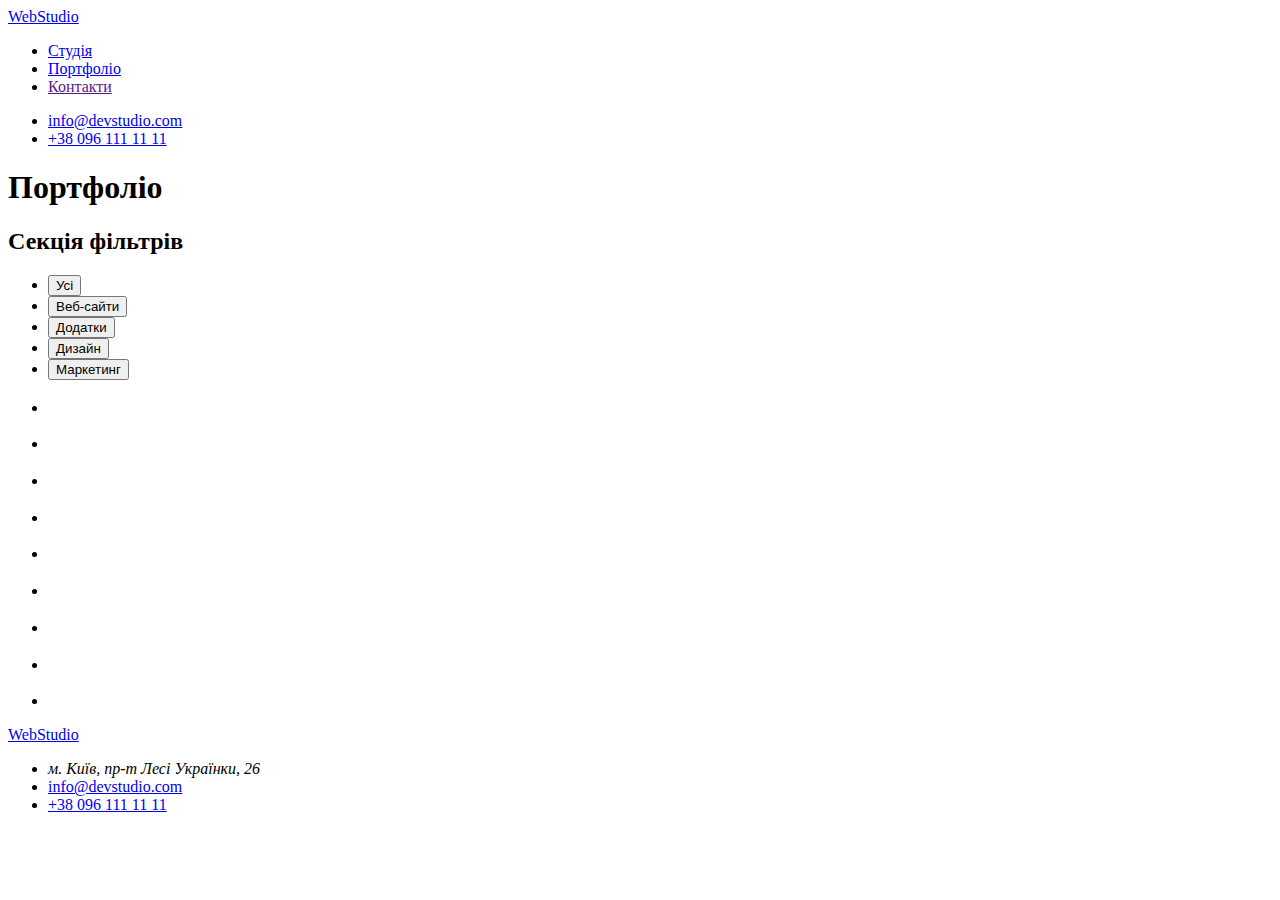
==== portfolio.html @ 473e6a64 "Update commit" ====
<!DOCTYPE html>
<html lang="uk">
<head>
    <meta charset="UTF-8">
    <meta http-equiv="X-UA-Compatible" content="IE=edge">
    <meta name="viewport" content="width=device-width, initial-scale=1.0">
    <title>Портфоліо</title>
</head>
<body>
    <header>
        <nav>
          <a href="./index.html">WebStudio</a>
          <ul>
            <li>
                <a href="./studia.html">Студія</a>
            </li>
            <li>
              <a href="./portfolio.html">Портфоліо</a>
            </li>
            <li>
              <a href="">Контакти</a>
            </li>
          </ul>
          </nav>
          <ul>
            <li>
              <a href="mailto:info@devstudio.com">info@devstudio.com</a>
            </li>
            <li>
              <a href="tel:+380961111111">+38 096 111 11 11</a>
            </li>
          </ul>
      </header>
      <main>
        <h1>Портфоліо</h1>
        <section>
            <h2>Секція фільтрів</h2>
        <ul>
            <li>
                <button type="button">Усі</button>
            </li>
            <li>
                <button type="button">Веб-сайти</button>
            </li>
            <li>
                <button type="button">Додатки</button>
            </li>
            <li>
                <button type="button">Дизайн</button>
            </li>
            <li>
                <button type="button">Маркетинг</button>
            </li>
        </ul>
        <ul>
            <li>
                <h3></h3>
                <img src="" alt="">
                <p></p>
            </li>
            <li>
                <h3></h3>
                <img src="" alt="">
                <p></p>
            </li>
            <li>
                <h3></h3>
                <img src="" alt="">
                <p></p>
            </li>
            <li>
                <h3></h3>
                <img src="" alt="">
                <p></p>
            </li>
            <li>
                <h3></h3>
                <img src="" alt="">
                <p></p>
            </li>
            <li>
                <h3></h3>
                <img src="" alt="">
                <p></p>
            </li>
            <li>
                <h3></h3>
                <img src="" alt="">
                <p></p>
            </li>
            <li>
                <h3></h3>
                <img src="" alt="">
                <p></p>
            </li>
            <li>
                <h3></h3>
                <img src="" alt="">
                <p></p>
            </li>
        </ul>
        </section>
        <footer>
            <a href="./index.html">WebStudio</a>
            <ul>
              <li>
                <address>м. Київ, пр-т Лесі Українки, 26</address>
              </li>
              <li>
                <a href="meilto:info@devstudio.com">info@devstudio.com</a>
              </li>
              <li>
                <a href="tel:+380961111111">+38 096 111 11 11</a>
              </li>
            </ul>
          </footer>
      </main>
</body>
</html>
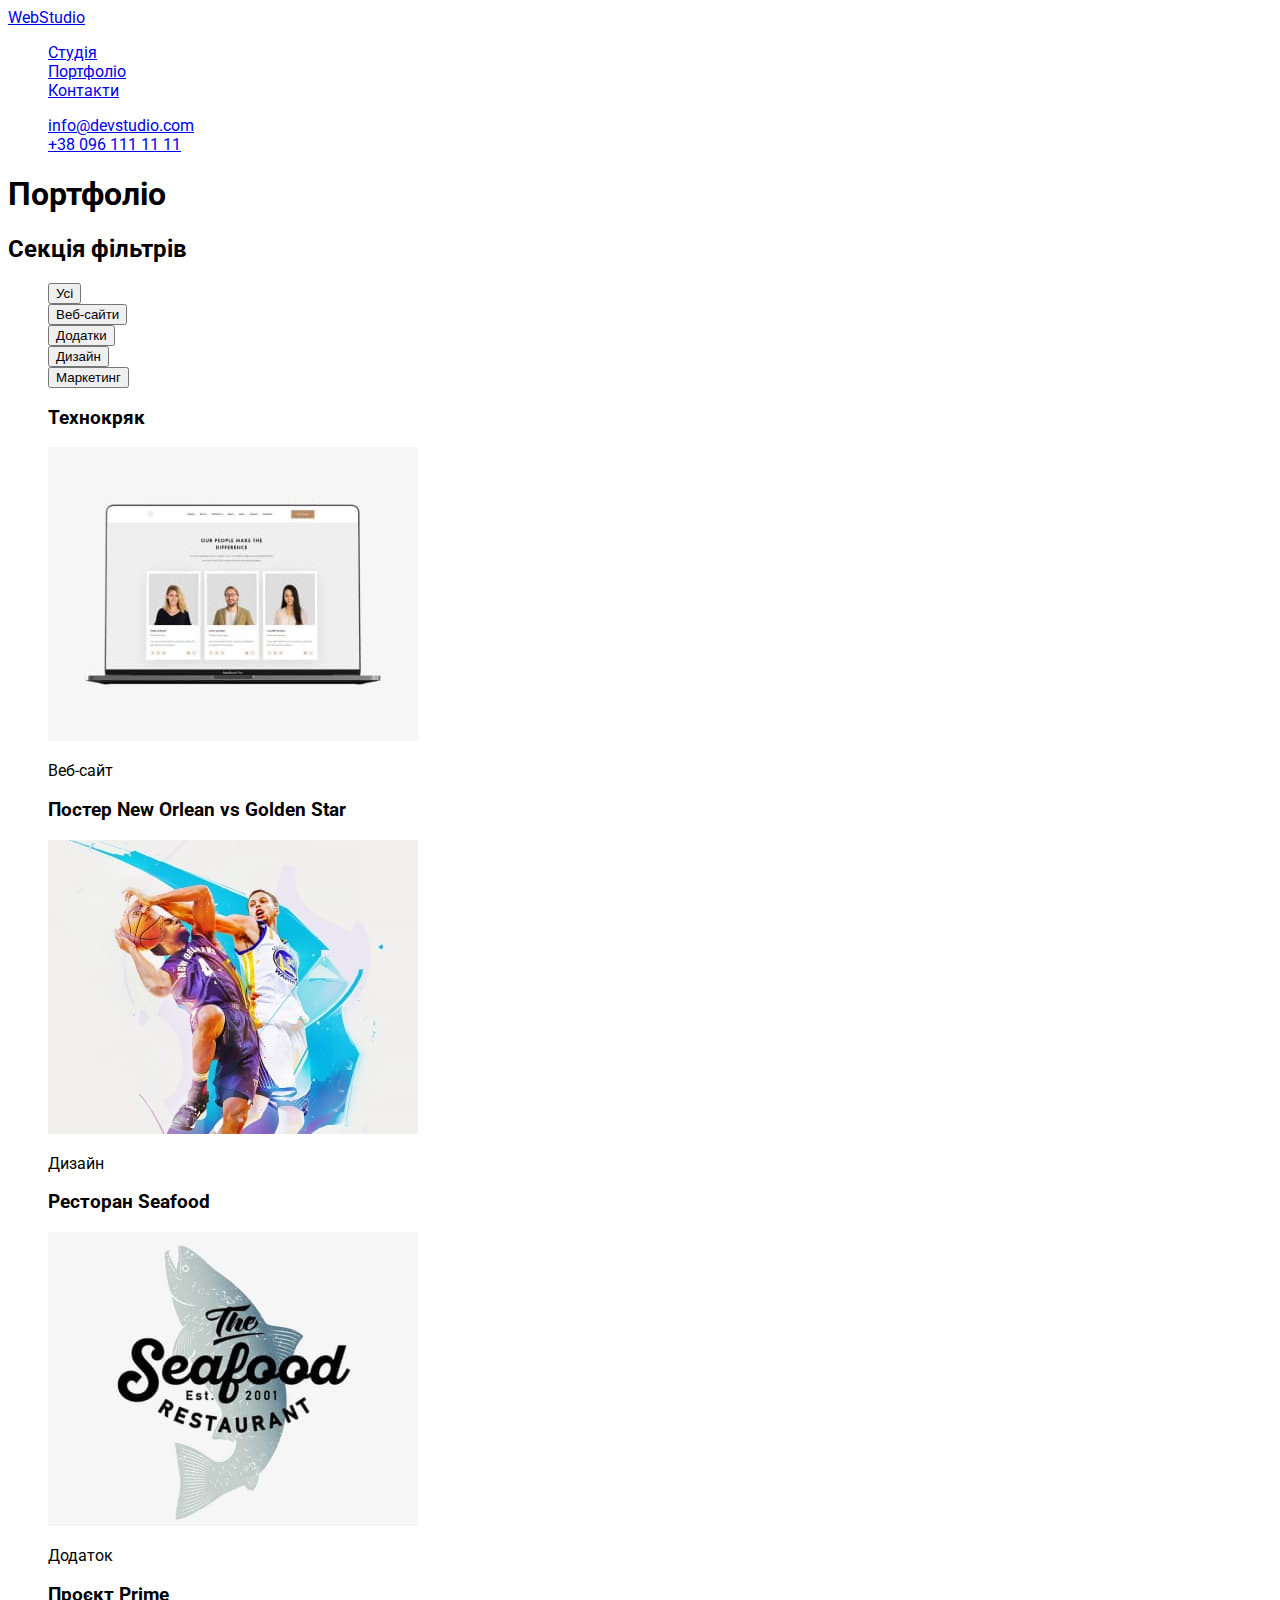
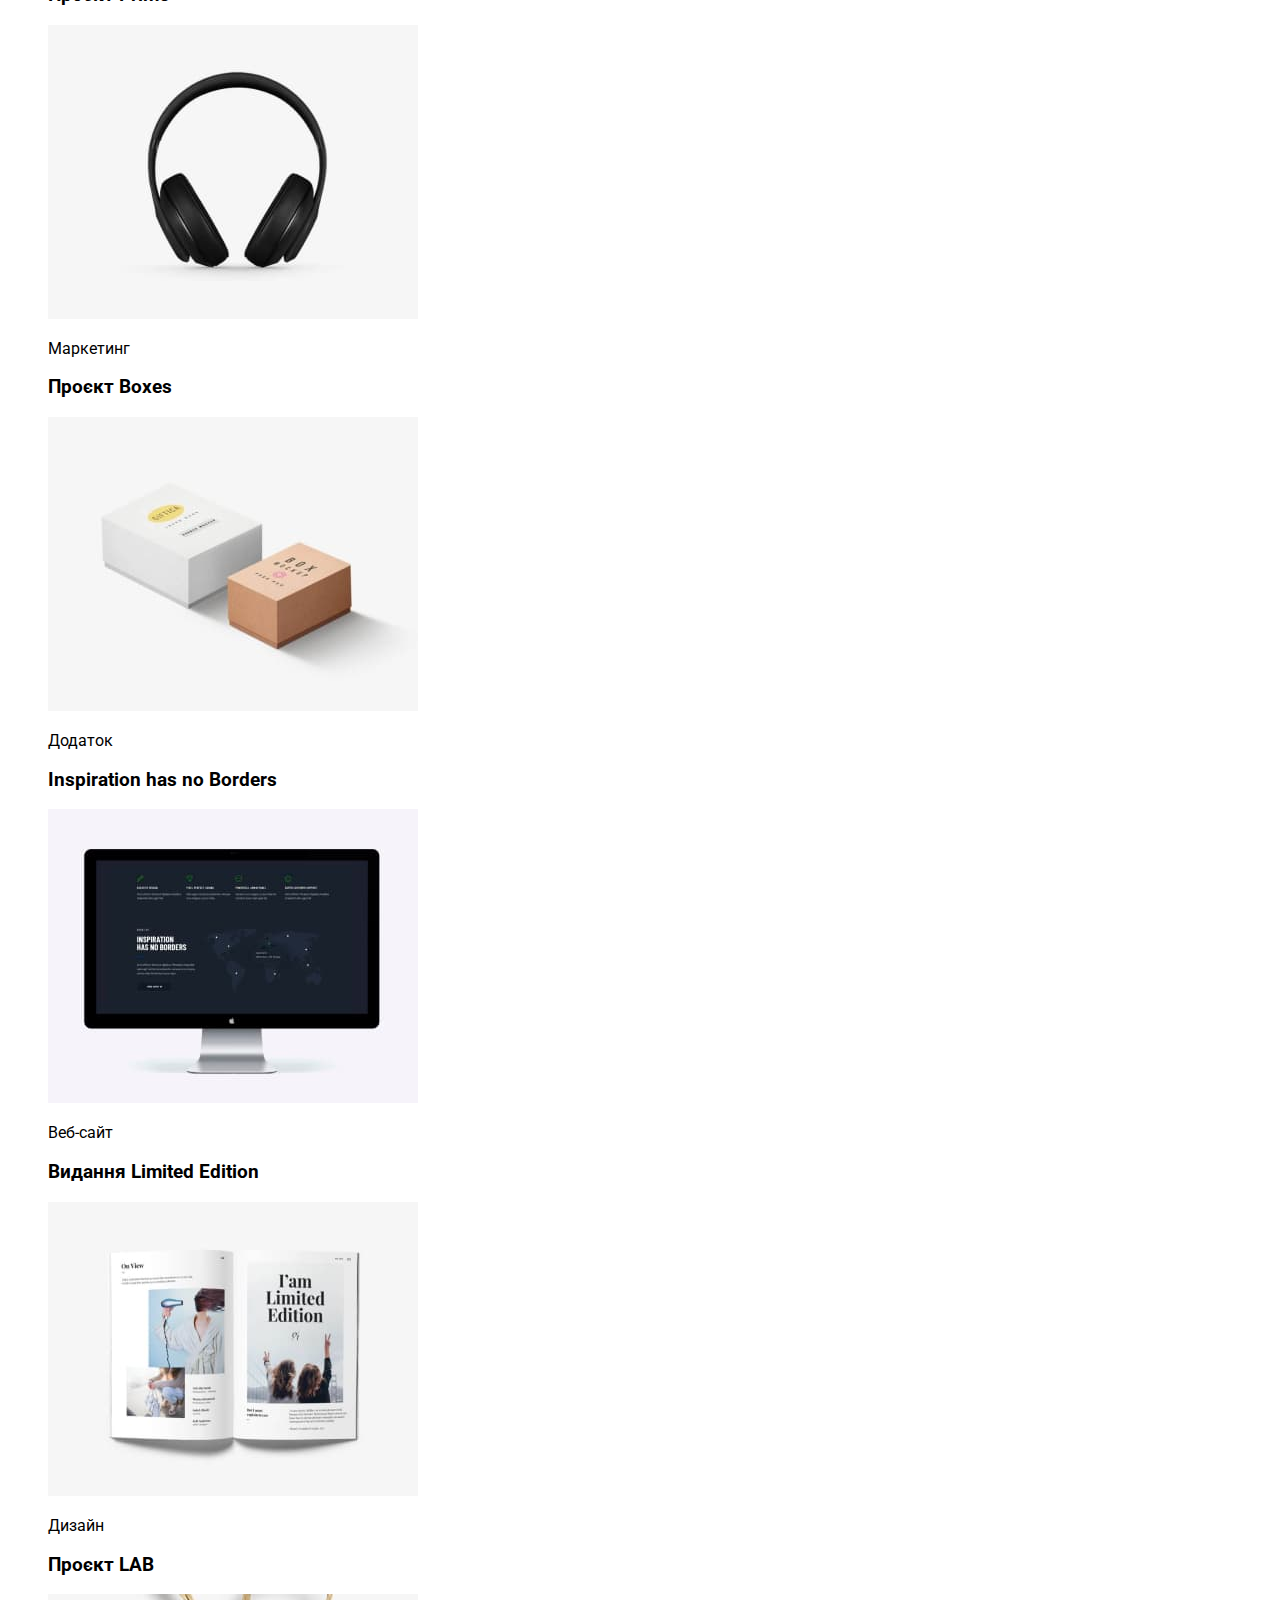
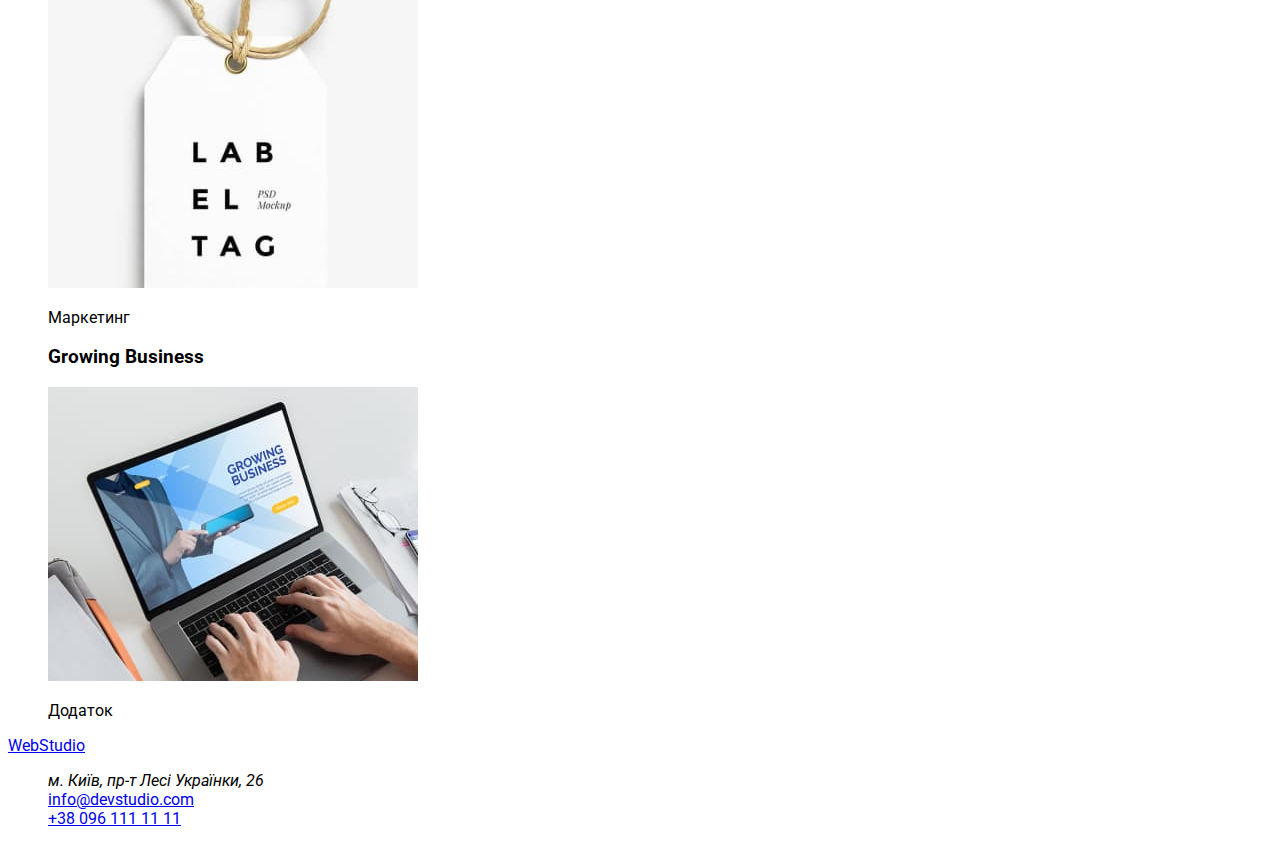
==== commit f87ef634: "new_change" ====
--- a/portfolio.html
+++ b/portfolio.html
@@ -4,30 +4,32 @@
     <meta charset="UTF-8">
     <meta http-equiv="X-UA-Compatible" content="IE=edge">
     <meta name="viewport" content="width=device-width, initial-scale=1.0">
+    <link rel="stylesheet" href="./css/styles.css"/>
+    <link href="https://fonts.googleapis.com/css2?family=Raleway:wght@700&family=Roboto:wght@400;500;700;900&display=swap" rel="stylesheet"/>  
     <title>Портфоліо</title>
 </head>
 <body>
-    <header>
-        <nav>
-          <a href="./index.html">WebStudio</a>
-          <ul>
+    <header class="head">
+        <nav class="head-nav">
+          <a href="./index.html"><span class="head-nav-logo">Web</span>Studio</a>
+          <ul class="list">
             <li>
-                <a href="./studia.html">Студія</a>
+              <a class="head-nav-link" href="./studia.html">Студія</a>
             </li>
             <li>
-              <a href="./portfolio.html">Портфоліо</a>
+              <a class="head-nav-link" href="./portfolio.html">Портфоліо</a>
             </li>
             <li>
-              <a href="">Контакти</a>
+              <a class="head-nav-link" href="./contact.html">Контакти</a>
             </li>
           </ul>
           </nav>
-          <ul>
+          <ul class="list">
             <li>
-              <a href="mailto:info@devstudio.com">info@devstudio.com</a>
+              <a class="head-link" href="mailto:info@devstudio.com">info@devstudio.com</a>
             </li>
             <li>
-              <a href="tel:+380961111111">+38 096 111 11 11</a>
+              <a class="head-link" href="tel:+380961111111">+38 096 111 11 11</a>
             </li>
           </ul>
       </header>
@@ -35,7 +37,7 @@
         <h1>Портфоліо</h1>
         <section>
             <h2>Секція фільтрів</h2>
-        <ul>
+        <ul class="list">
             <li>
                 <button type="button">Усі</button>
             </li>
@@ -52,57 +54,57 @@
                 <button type="button">Маркетинг</button>
             </li>
         </ul>
-        <ul>
+        <ul class="list">
             <li>
-                <h3></h3>
-                <img src="" alt="">
-                <p></p>
+                <h3>Технокряк</h3>
+                <img src="./images/techno.jpg" alt="Веб-сайт з зображенням двух дівчин та одного чоловіка" width="370">
+                <p>Веб-сайт</p>
             </li>
             <li>
-                <h3></h3>
-                <img src="" alt="">
-                <p></p>
+                <h3>Постер New Orlean vs Golden Star</h3>
+                <img src="./images/basketball.jpg" alt="Постер з рекламою басктбольного матчу" width="370">
+                <p>Дизайн</p>
             </li>
             <li>
-                <h3></h3>
-                <img src="" alt="">
-                <p></p>
+                <h3>Ресторан Seafood</h3>
+                <img src="./images/restorant.jpg" alt="Емблема рибного ресторану" width="370">
+                <p>Додаток</p>
             </li>
             <li>
-                <h3></h3>
-                <img src="" alt="">
-                <p></p>
+                <h3>Проєкт Prime</h3>
+                <img src="./images/headphone.jpg" alt="Чорні навушники" width="370">
+                <p>Маркетинг</p>
             </li>
             <li>
-                <h3></h3>
-                <img src="" alt="">
-                <p></p>
+                <h3>Проєкт Boxes</h3>
+                <img src="./images/box.jpg" alt="Дві коробки, одна сіра, друга біла" width="370">
+                <p>Додаток</p>
             </li>
             <li>
-                <h3></h3>
-                <img src="" alt="">
-                <p></p>
+                <h3>Inspiration has no Borders</h3>
+                <img src="./images/monitor.jpg" alt="Монітор комп'ютера" width="370">
+                <p>Веб-сайт</p>
             </li>
             <li>
-                <h3></h3>
-                <img src="" alt="">
-                <p></p>
+                <h3>Видання Limited Edition</h3>
+                <img src="./images/magazine.jpg" alt="Журнал зі статею" width="370">
+                <p>Дизайн</p>
             </li>
             <li>
-                <h3></h3>
-                <img src="" alt="">
-                <p></p>
+                <h3>Проєкт LAB</h3>
+                <img src="./images/label.jpg" alt="Лейба білого кольору" width="370">
+                <p>Маркетинг</p>
             </li>
             <li>
-                <h3></h3>
-                <img src="" alt="">
-                <p></p>
+                <h3>Growing Business</h3>
+                <img src="./images/notebook.jpg" alt="Ноутбук сірого кольору" width="370">
+                <p>Додаток</p>
             </li>
         </ul>
         </section>
         <footer>
             <a href="./index.html">WebStudio</a>
-            <ul>
+            <ul class="list">
               <li>
                 <address>м. Київ, пр-т Лесі Українки, 26</address>
               </li>
--- a/css/styles.css
+++ b/css/styles.css
@@ -0,0 +1,13 @@
+:root{
+--background-color: #F5F5F5
+}
+
+
+/* --------body-------- */
+body{
+font-family: Roboto;
+background-color: var(background-color);
+}
+.list{
+list-style: none;
+}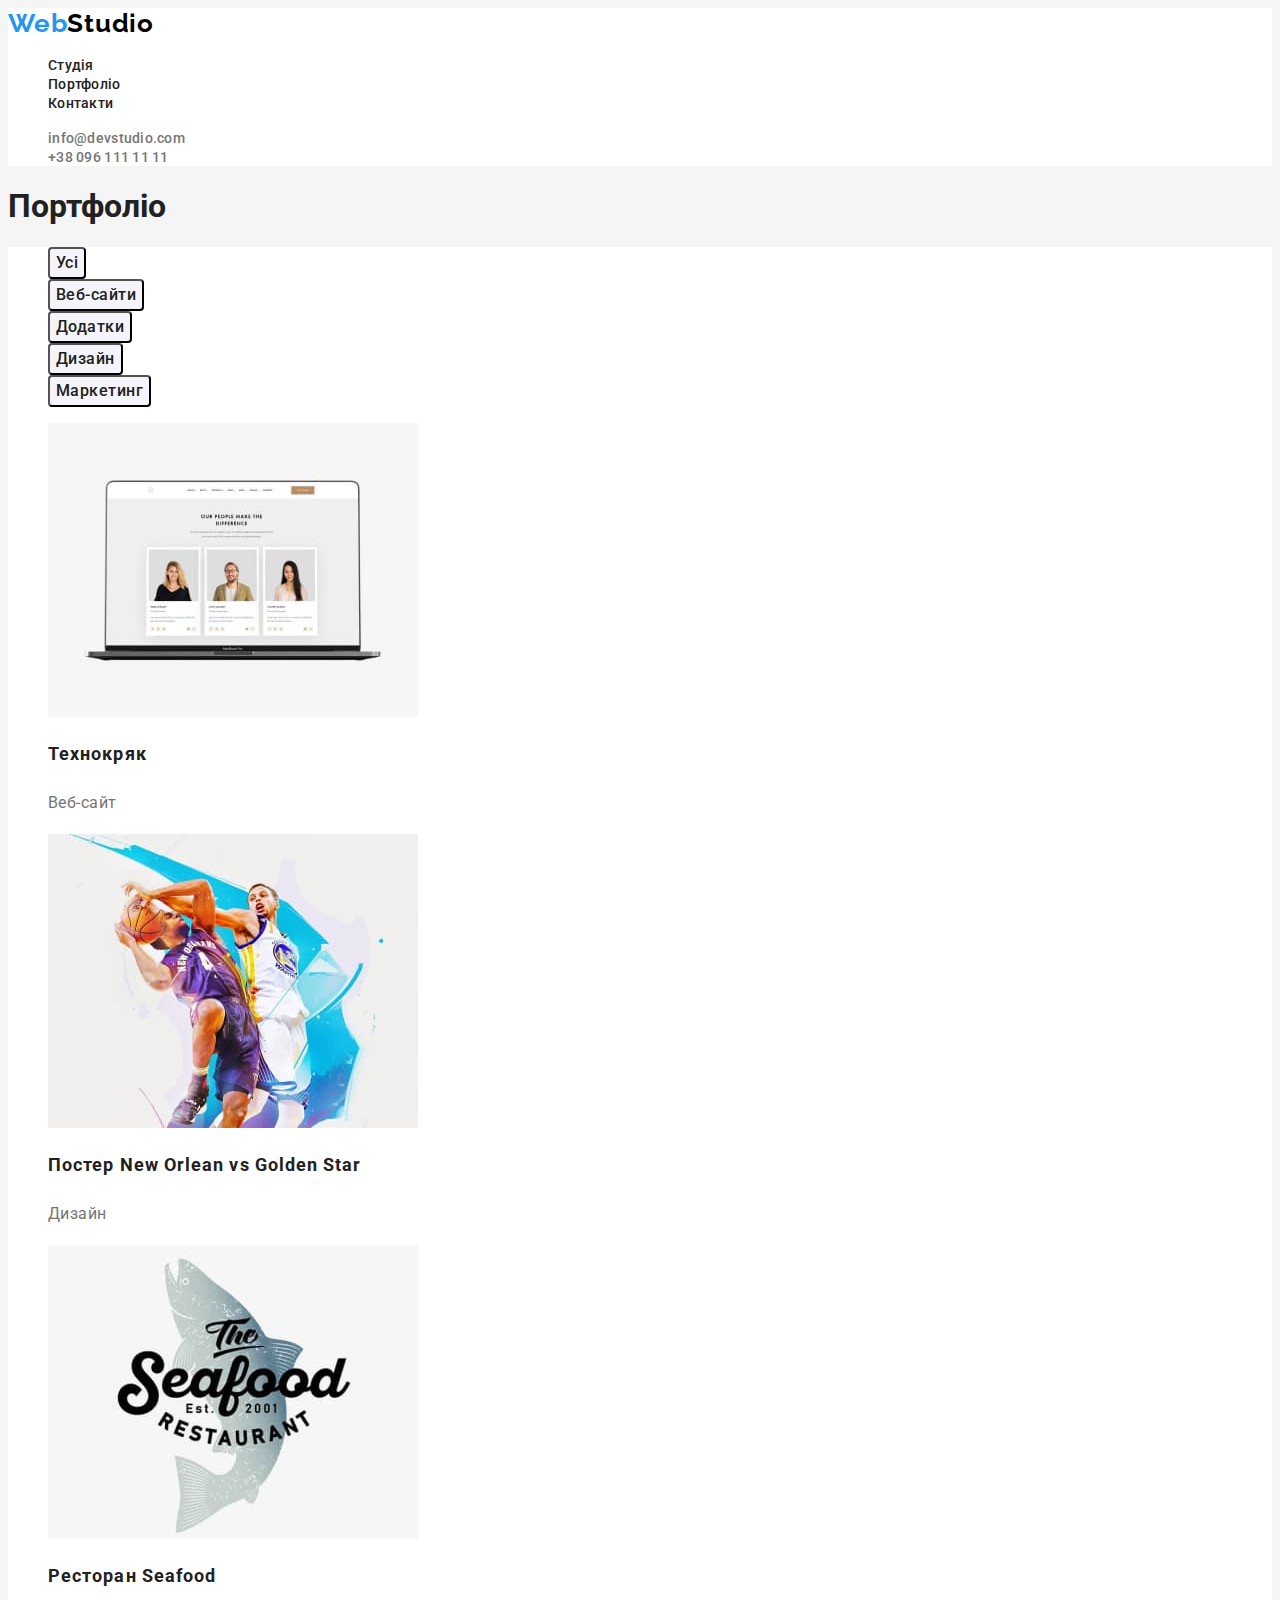
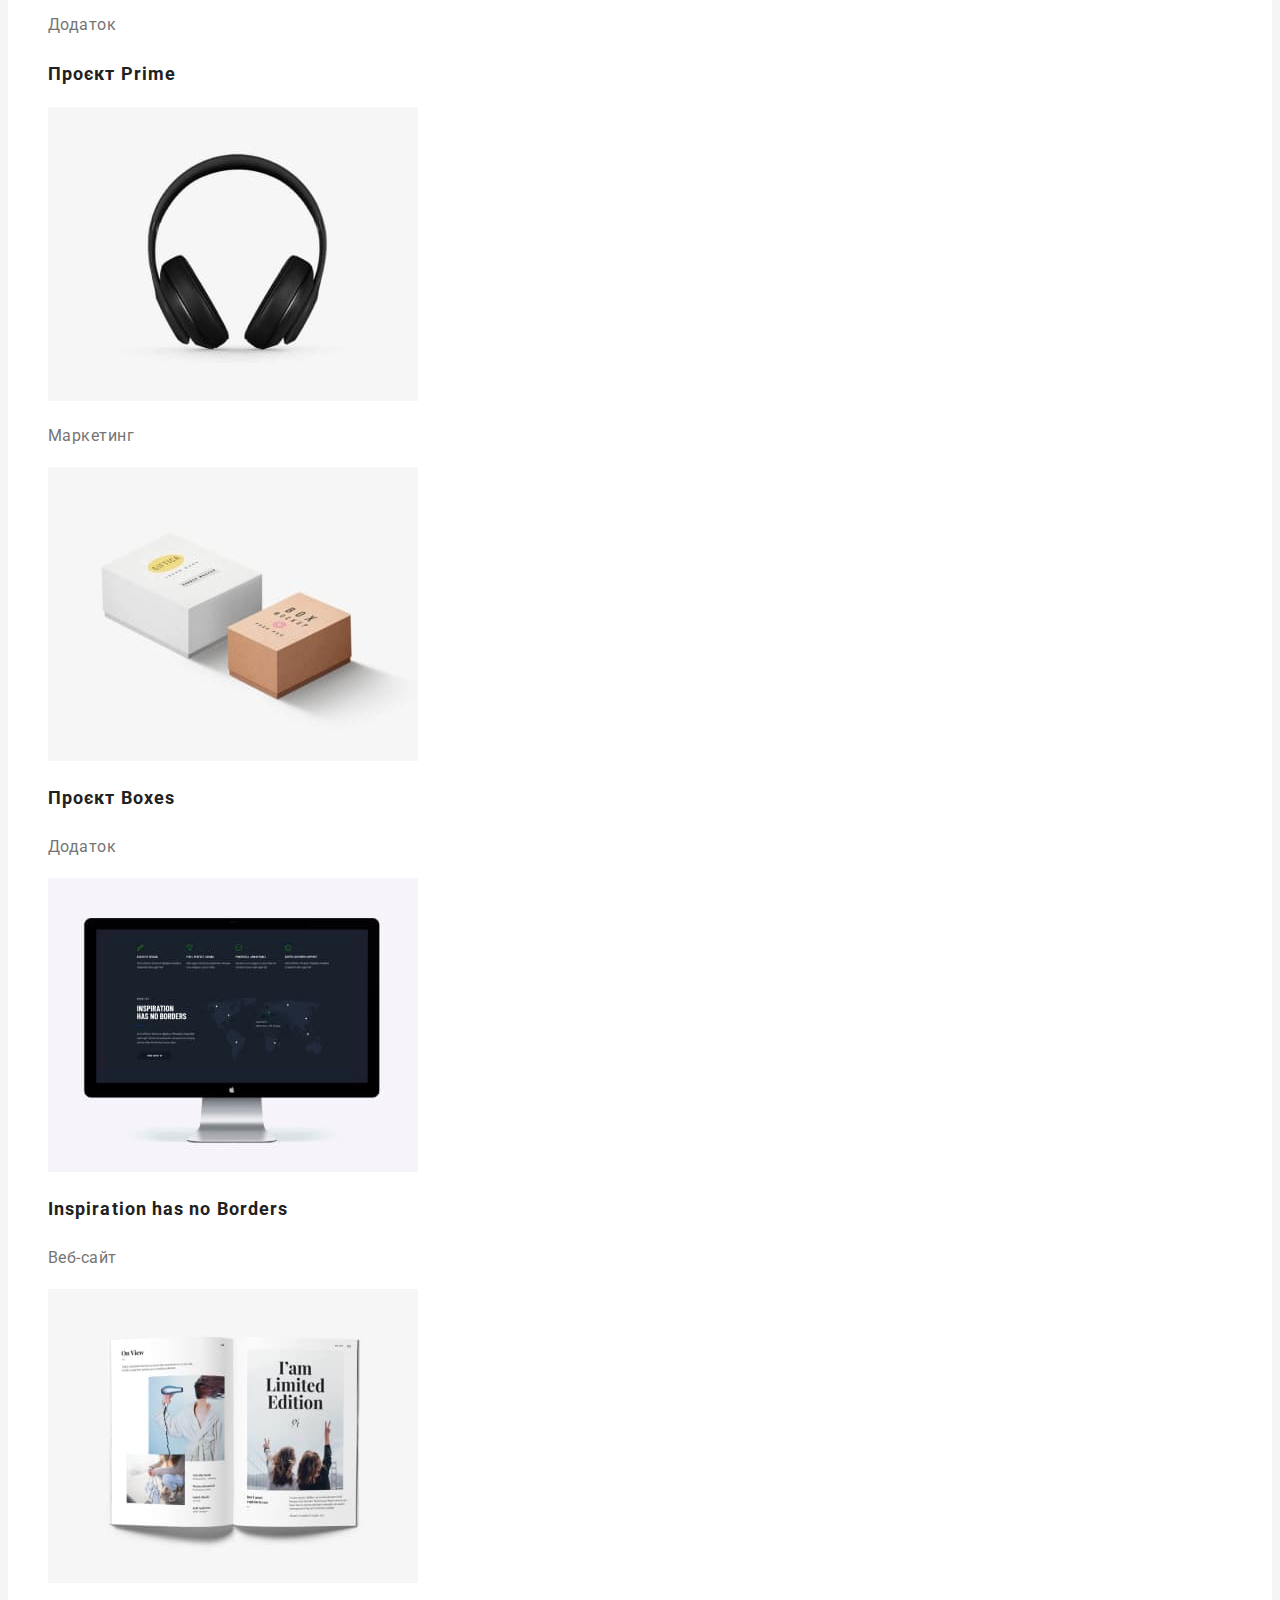
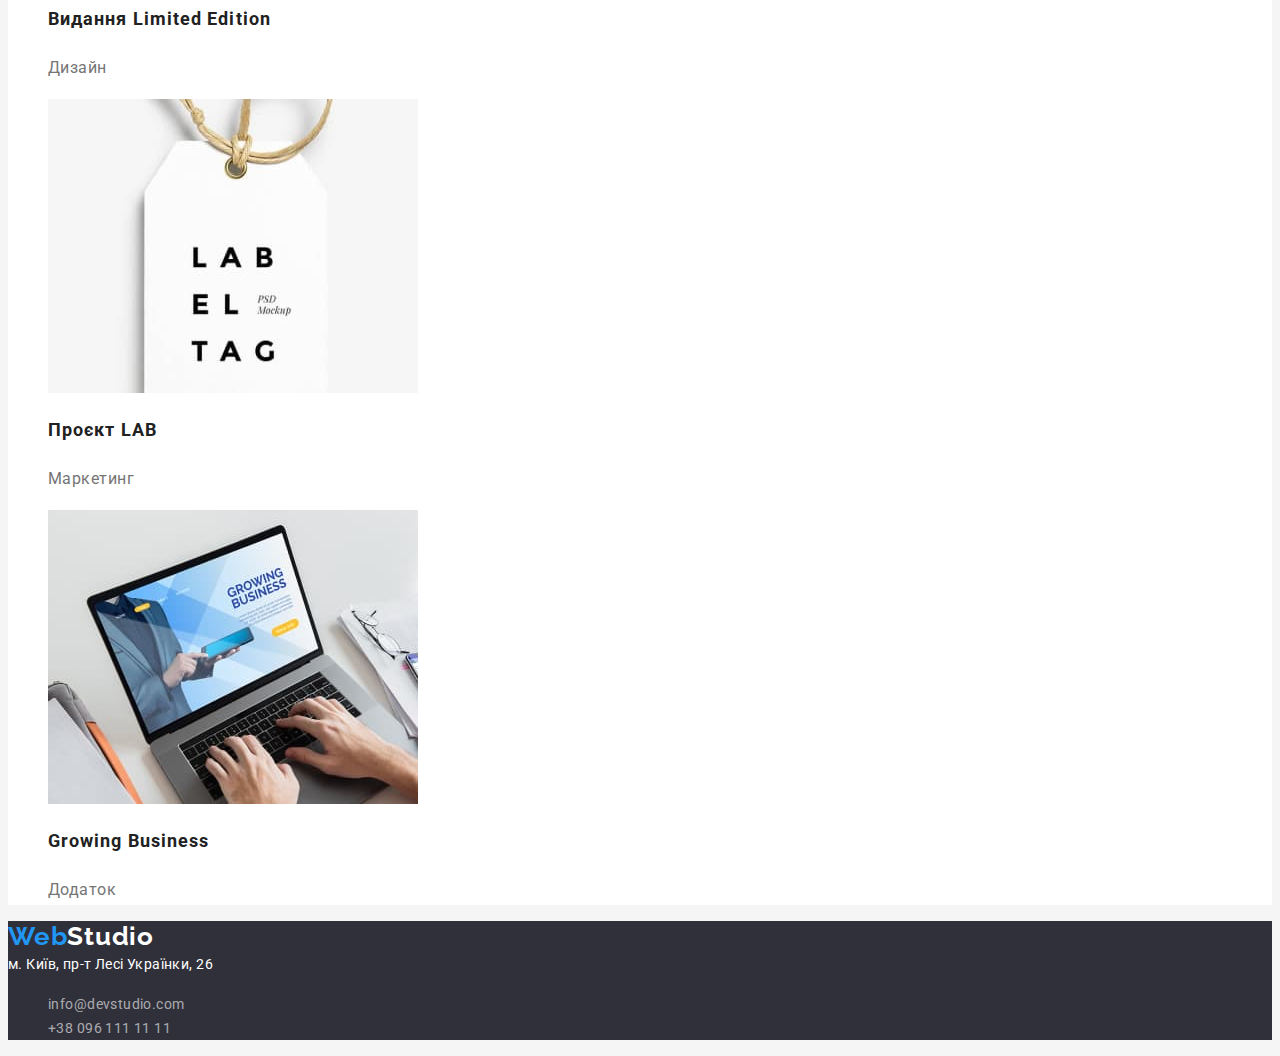
==== commit 37f2047f: "css-color" ====
--- a/portfolio.html
+++ b/portfolio.html
@@ -11,10 +11,10 @@
 <body>
     <header class="head">
         <nav class="head-nav">
-          <a href="./index.html"><span class="head-nav-logo">Web</span>Studio</a>
+          <a class="head-nav-studio" href="./index.html"><span class="head-nav-logo">Web</span>Studio</a>
           <ul class="list">
             <li>
-              <a class="head-nav-link" href="./studia.html">Студія</a>
+              <a class="head-nav-link" href="./index.html">Студія</a>
             </li>
             <li>
               <a class="head-nav-link" href="./portfolio.html">Портфоліо</a>
@@ -23,7 +23,7 @@
               <a class="head-nav-link" href="./contact.html">Контакти</a>
             </li>
           </ul>
-          </nav>
+        </nav>
           <ul class="list">
             <li>
               <a class="head-link" href="mailto:info@devstudio.com">info@devstudio.com</a>
@@ -35,84 +35,81 @@
       </header>
       <main>
         <h1>Портфоліо</h1>
-        <section>
-            <h2>Секція фільтрів</h2>
+        <section class="main">
         <ul class="list">
             <li>
-                <button type="button">Усі</button>
+                <button class="main-button btn" type="button">Усі</button>
             </li>
             <li>
-                <button type="button">Веб-сайти</button>
+                <button class="main-button btn" type="button">Веб-сайти</button>
             </li>
             <li>
-                <button type="button">Додатки</button>
+                <button class="main-button btn" type="button">Додатки</button>
             </li>
             <li>
-                <button type="button">Дизайн</button>
+                <button class="main-button btn" type="button">Дизайн</button>
             </li>
             <li>
-                <button type="button">Маркетинг</button>
+                <button class="main-button btn" type="button">Маркетинг</button>
             </li>
         </ul>
         <ul class="list">
             <li>
-                <h3>Технокряк</h3>
                 <img src="./images/techno.jpg" alt="Веб-сайт з зображенням двух дівчин та одного чоловіка" width="370">
-                <p>Веб-сайт</p>
+                <h2 class="main-h">Технокряк</h2>
+                <p class="main-p">Веб-сайт</p>
             </li>
             <li>
-                <h3>Постер New Orlean vs Golden Star</h3>
                 <img src="./images/basketball.jpg" alt="Постер з рекламою басктбольного матчу" width="370">
-                <p>Дизайн</p>
+                <h2 class="main-h">Постер New Orlean vs Golden Star</h2>
+                <p class="main-p">Дизайн</p>
             </li>
             <li>
-                <h3>Ресторан Seafood</h3>
                 <img src="./images/restorant.jpg" alt="Емблема рибного ресторану" width="370">
-                <p>Додаток</p>
+                <h2 class="main-h">Ресторан Seafood</h2>
+                <p class="main-p">Додаток</p>
             </li>
             <li>
-                <h3>Проєкт Prime</h3>
+                <h2 class="main-h">Проєкт Prime</h2>
                 <img src="./images/headphone.jpg" alt="Чорні навушники" width="370">
-                <p>Маркетинг</p>
+                <p class="main-p">Маркетинг</p>
             </li>
             <li>
-                <h3>Проєкт Boxes</h3>
                 <img src="./images/box.jpg" alt="Дві коробки, одна сіра, друга біла" width="370">
-                <p>Додаток</p>
+                <h2 class="main-h">Проєкт Boxes</h2>
+                <p class="main-p">Додаток</p>
             </li>
             <li>
-                <h3>Inspiration has no Borders</h3>
                 <img src="./images/monitor.jpg" alt="Монітор комп'ютера" width="370">
-                <p>Веб-сайт</p>
+                <h2 class="main-h">Inspiration has no Borders</h2>
+                <p class="main-p">Веб-сайт</p>
             </li>
             <li>
-                <h3>Видання Limited Edition</h3>
                 <img src="./images/magazine.jpg" alt="Журнал зі статею" width="370">
-                <p>Дизайн</p>
+                <h2 class="main-h">Видання Limited Edition</h2>
+                <p class="main-p">Дизайн</p>
             </li>
             <li>
-                <h3>Проєкт LAB</h3>
                 <img src="./images/label.jpg" alt="Лейба білого кольору" width="370">
-                <p>Маркетинг</p>
+                <h2 class="main-h">Проєкт LAB</h2>
+                <p class="main-p">Маркетинг</p>
             </li>
             <li>
-                <h3>Growing Business</h3>
                 <img src="./images/notebook.jpg" alt="Ноутбук сірого кольору" width="370">
-                <p>Додаток</p>
+                <h2 class="main-h">Growing Business</h2>
+                <p class="main-p">Додаток</p>
             </li>
         </ul>
         </section>
-        <footer>
-            <a href="./index.html">WebStudio</a>
-            <ul class="list">
+        <footer class="footer">
+            <a class="footer-studio" href="./index.html"><span class="footer-web">Web</span>Studio</a>
+             <address class="footer-addr">м. Київ, пр-т Лесі Українки, 26</address>
+             <ul class="list"> 
               <li>
-                <address>м. Київ, пр-т Лесі Українки, 26</address>
+                <a class="footer-link" href="meilto:info@devstudio.com">info@devstudio.com</a>
               </li>
               <li>
-                <a href="meilto:info@devstudio.com">info@devstudio.com</a>
-              </li>
-              <li>
-                <a href="tel:+380961111111">+38 096 111 11 11</a>
+                <a class="footer-link" href="tel:+380961111111">+38 096 111 11 11</a>
               </li>
             </ul>
           </footer>
--- a/css/styles.css
+++ b/css/styles.css
@@ -1,13 +1,247 @@
 :root{
---background-color: #F5F5F5
+--background-color: #F5F5F5;
+--main-color-page: #212121;
+--head-background-c: #FFFFFF;
+--studio-c: #000000;
+--studo-logo-c: #2196F3;
+--nav-link-c: #212121;
+--nav-link-c-ff: #2196F3;
+--head-link-c: #757575;
+--head-link-c-ff: #2196F3;
+--white-main: #FFFFFF;
+--black-main: #212121;
+--back-main-c: #F5F4FA;
+--main-c-ff: #2196F3;
+--main-p-c: #757575;
+--white-footer-c: #FFFFFF;
+--blue-footer-c: #2196f3;
+--back-footer-c: #2F303A;
+--link-footer-c: rgba(255, 255, 255, 0.6);
+--main-hero-index: #2F303A;
+--main-secondary-back: #F5F4FA;
 }
 
 
 /* --------body-------- */
 body{
-font-family: Roboto;
-background-color: var(background-color);
-}
+font-family: Roboto, sans-serif;
+background-color: var(--background-color);
+color: var(--main-color-page);
+}
+
 .list{
 list-style: none;
+}
+
+.head {
+background: var(--head-background-c);
+}
+
+.head-nav .head-nav-studio {
+text-decoration: none;
+font-family: 'Raleway';
+font-weight: 700;
+font-size: 26px;
+line-height: calc(31/26);
+letter-spacing: 0.03em;
+color: var(--studio-c);
+}
+
+.head-nav .head-nav-logo {
+font-family: 'Raleway';
+font-weight: 700;
+font-size: 26px;
+line-height: calc(31/26);
+letter-spacing: 0.03em;
+color: var(--studo-logo-c);
+}
+
+.head-nav-link {
+text-decoration: none;
+font-weight: 500;
+font-size: 14px;
+line-height: calc(16/14);
+letter-spacing: 0.02em;    
+color: var(--nav-link-c);
+}
+
+.head-nav-link:hover,
+.head-nav-link:focus{
+    color: var(--nav-link-c-ff);
+}
+
+.head-link {
+text-decoration: none;
+font-weight: 500;
+font-size: 14px;
+line-height: calc(16/14);
+letter-spacing: 0.02em;
+color: var(--head-link-c);
+}
+
+.head-link:hover,
+.head-link:focus{
+color: var(--head-link-c-ff);
+}
+.btn {
+font-family: inherit;
+cursor: pointer;
+}
+/* main */
+.main{
+background-color: var(--white-main);
+}
+.main-button{
+font-weight: 500;
+font-size: 16px;
+line-height: calc(26/16);
+text-align: center;
+letter-spacing: 0.03em;
+color: var(--black-main);
+background: var(--back-main-c);
+border-radius: 4px;
+}
+.main-button:hover,
+.main-button:focus{
+font-weight: 500;
+font-size: 16px;
+line-height: calc(26/16);
+text-align: center;
+letter-spacing: 0.03em;
+color: var(--white-main);
+background: var(--main-c-ff);
+border-radius: 4px;
+}
+.main-h{
+font-size: 18px;
+line-height: calc(36/18);
+letter-spacing: 0.06em;
+color: var(--black-main);
+}
+.main-p{
+font-size: 16px;
+line-height: calc(30/16);
+letter-spacing: 0.03em;
+color: var(--main-p-c);
+}
+
+/* footer */
+.footer{
+background: var(--back-footer-c);
+}
+.footer-studio {
+font-family: 'Raleway';
+font-weight: 700;
+font-size: 26px;
+line-height: calc(31/26);  
+letter-spacing: 0.03em;  
+color: var(--white-footer-c);
+text-decoration: none;
+}
+.footer-studio .footer-web {
+color: var(--blue-footer-c);
+}
+
+.footer-link {
+text-decoration: none;
+font-weight: 400;
+font-size: 14px;
+line-height: calc(24/14);
+letter-spacing: 0.03em;
+color: var(--link-footer-c);
+}
+
+.footer-addr{
+font-style: inherit;
+font-weight: 400;
+font-size: 14px;
+line-height: calc(24/14);
+letter-spacing: 0.03em;
+color: var(--white-footer-c);
+}
+.footer-link:hover,
+.footer-link:focus{
+color: var(--blue-footer-c);
+}
+
+
+/* index.html */
+.maini{
+background-color: var(--white-main);
+}
+.maini-section{
+background-color: var(--main-hero-index);
+}
+.maini-section-h{
+font-weight: 900;
+font-size: 44px;
+line-height: calc(60/44);
+text-align: center;
+letter-spacing: 0.06em;
+text-transform: uppercase; 
+color: var(--white-main);
+}
+.maini-section-button{
+font-weight: 700;
+font-size: 16px;
+line-height: 1.88;
+display: flex;
+align-items: center;
+text-align: center;
+letter-spacing: 0.06em;
+color: var(--white-main) ;
+background-color: var(--main-c-ff);
+margin: 0 auto;
+}
+
+.maini-h{
+font-weight: 700;
+font-size: 14px;
+line-height: calc(16/14);
+letter-spacing: 0.03em;
+text-transform: uppercase;
+color: var(--black-main);
+}
+.maini-p{
+font-size: 14px;
+line-height: calc(24/14);
+letter-spacing: 0.03em; 
+color: var(--main-p-c);
+}
+.works {
+}
+.works-h {
+font-weight: 700;
+font-size: 36px;
+line-height: calc(42/36);
+text-align: center;
+letter-spacing: 0.03em;
+color: var(--black-main);
+}
+.workers{
+background-color: var(--main-secondary-back);
+}
+.workers-team{
+
+font-weight: 700;
+font-size: 36px;
+line-height: calc(42/36);
+text-align: center;
+letter-spacing: 0.03em;
+color: var(--black-main);
+}
+.workers-h {
+font-weight: 500;
+font-size: 16px;
+line-height: calc(19/16);
+text-align: center;
+letter-spacing: 0.03em;
+color: var(--black-main);
+}
+.workers-p {
+font-size: 16px;
+line-height: calc(19/16);
+text-align: center;
+letter-spacing: 0.03em;
+color: var(--main-p-c);    
 }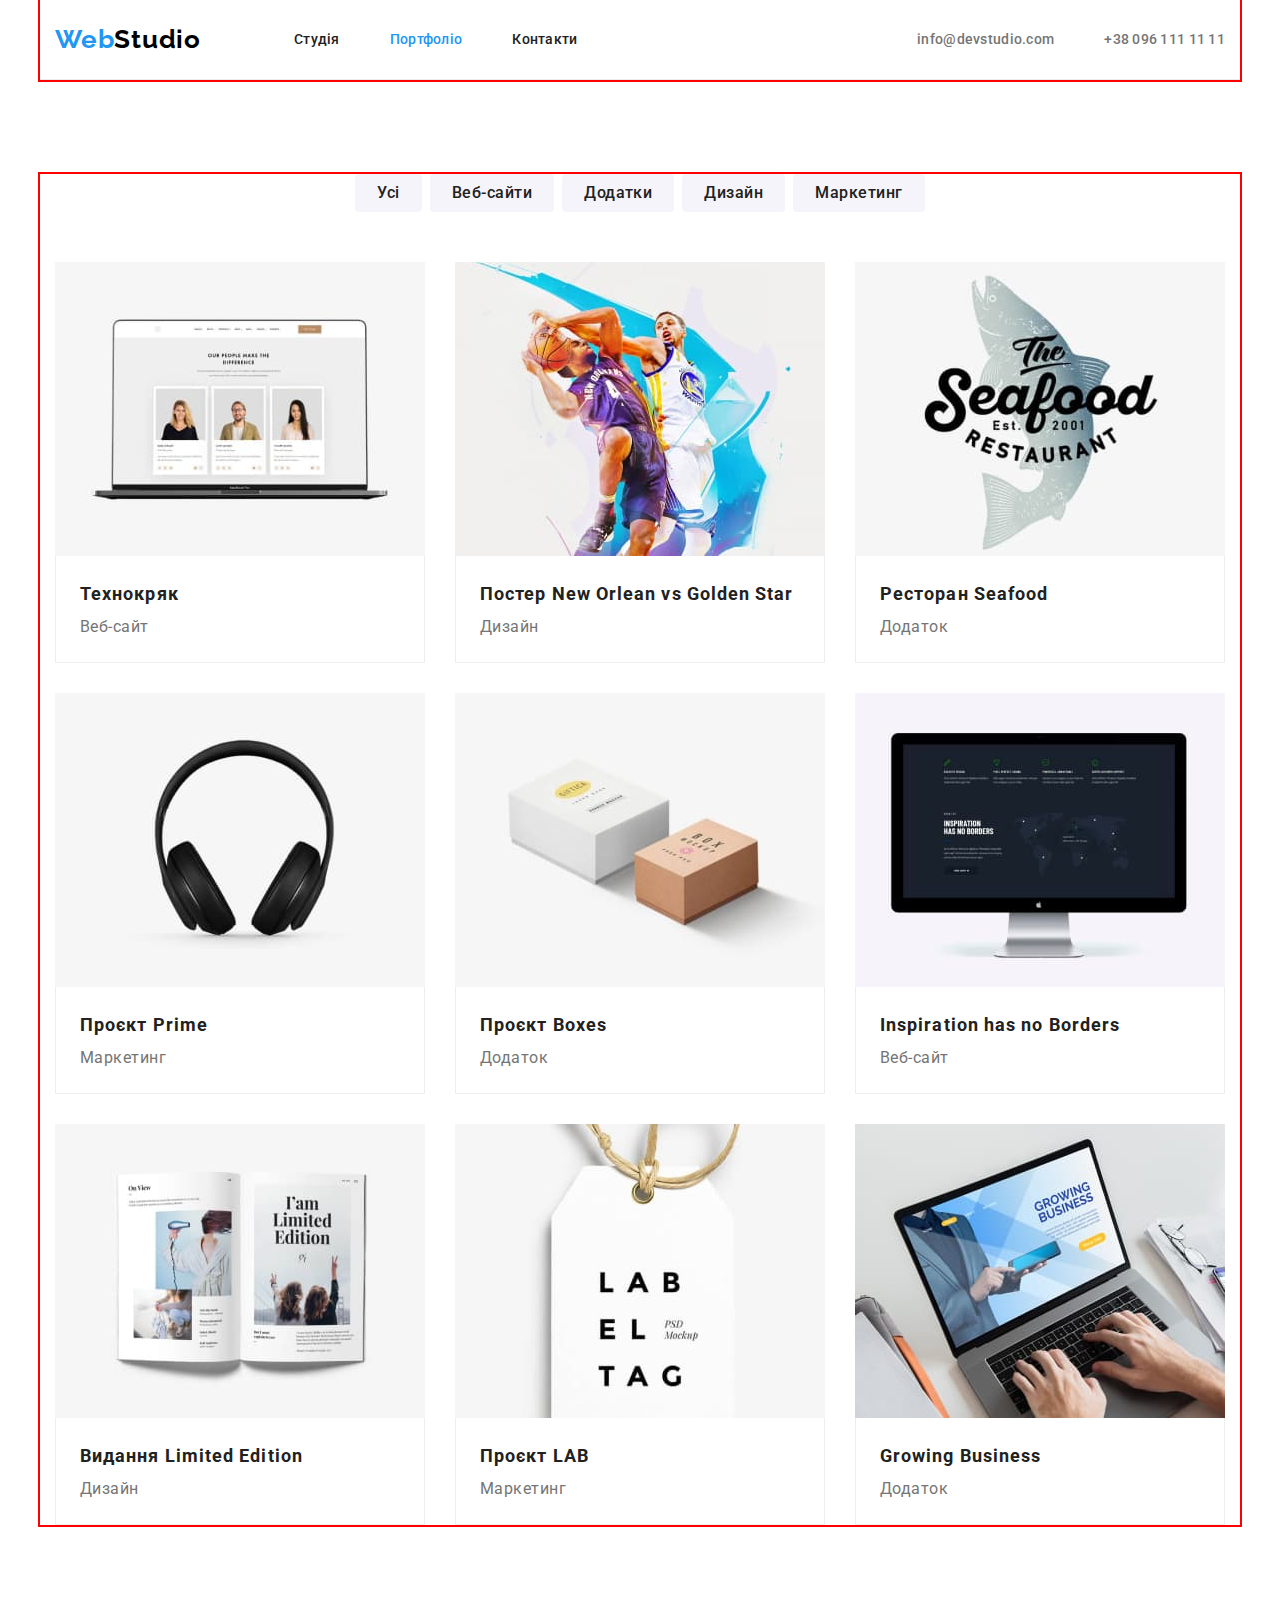
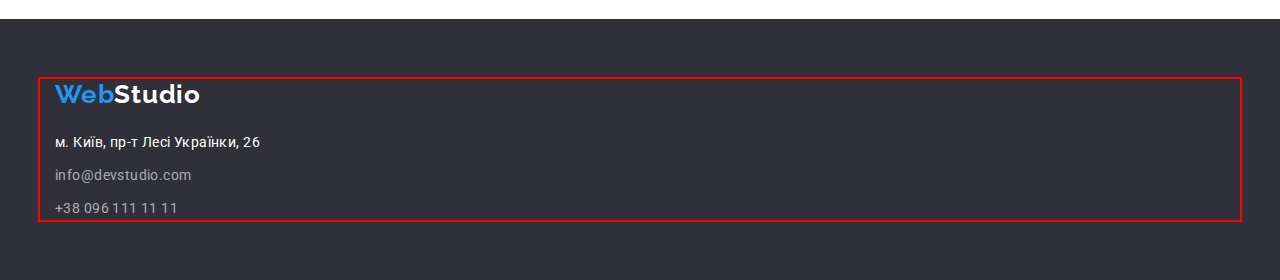
==== commit 4a9174c9: "hw4" ====
--- a/portfolio.html
+++ b/portfolio.html
@@ -4,39 +4,43 @@
     <meta charset="UTF-8">
     <meta http-equiv="X-UA-Compatible" content="IE=edge">
     <meta name="viewport" content="width=device-width, initial-scale=1.0">
+    <title>Портфоліо</title>
+    <link rel="stylesheet" href="https://cdnjs.cloudflare.com/ajax/libs/modern-normalize/1.0.0/modern-normalize.min.css"/>
+    <link href="https://fonts.googleapis.com/css2?family=Raleway:wght@700&family=Roboto:wght@400;500;700;900&display=swap" rel="stylesheet"/>
     <link rel="stylesheet" href="./css/styles.css"/>
-    <link href="https://fonts.googleapis.com/css2?family=Raleway:wght@700&family=Roboto:wght@400;500;700;900&display=swap" rel="stylesheet"/>  
-    <title>Портфоліо</title>
 </head>
 <body>
-    <header class="head">
-        <nav class="head-nav">
-          <a class="head-nav-studio" href="./index.html"><span class="head-nav-logo">Web</span>Studio</a>
-          <ul class="list">
-            <li>
-              <a class="head-nav-link" href="./index.html">Студія</a>
-            </li>
-            <li>
-              <a class="head-nav-link" href="./portfolio.html">Портфоліо</a>
-            </li>
-            <li>
-              <a class="head-nav-link" href="./contact.html">Контакти</a>
-            </li>
-          </ul>
-        </nav>
-          <ul class="list">
-            <li>
-              <a class="head-link" href="mailto:info@devstudio.com">info@devstudio.com</a>
-            </li>
-            <li>
-              <a class="head-link" href="tel:+380961111111">+38 096 111 11 11</a>
-            </li>
-          </ul>
-      </header>
+  <header class="head">
+    <div class="container head-container">
+      <nav class="head-nav">
+        <a class="head-nav-studio" href="./index.html"><span class="head-nav-logo">Web</span>Studio</a>
+        <ul class="list nav-list">
+          <li>
+            <a class="head-nav-link" href="./index.html">Студія</a>
+          </li>
+          <li>
+            <a class="head-nav-link current" href="./portfolio.html">Портфоліо</a>
+          </li>
+          <li>
+            <a class="head-nav-link" href="./contact.html">Контакти</a>
+          </li>
+        </ul>
+      </nav>
+      <ul class="list cont-list">
+        <li>
+          <a class="head-link" href="mailto:info@devstudio.com">info@devstudio.com</a>
+        </li>
+        <li>
+          <a class="head-link" href="tel:+380961111111">+38 096 111 11 11</a>
+        </li>
+      </ul>
+    </div>
+  </header>
       <main>
-        <h1>Портфоліо</h1>
-        <section class="main">
-        <ul class="list">
+        <h1 class="hiden">Портфоліо</h1>
+        <section class="main section">
+        <div class="container">
+        <ul class="list button-list">
             <li>
                 <button class="main-button btn" type="button">Усі</button>
             </li>
@@ -53,66 +57,89 @@
                 <button class="main-button btn" type="button">Маркетинг</button>
             </li>
         </ul>
-        <ul class="list">
-            <li>
+        <ul class="list items-list">
+            <li class="portfolio-li">
                 <img src="./images/techno.jpg" alt="Веб-сайт з зображенням двух дівчин та одного чоловіка" width="370">
+              <div class="into-li">
                 <h2 class="main-h">Технокряк</h2>
                 <p class="main-p">Веб-сайт</p>
+              </div>
             </li>
-            <li>
+            <li class="portfolio-li">
                 <img src="./images/basketball.jpg" alt="Постер з рекламою басктбольного матчу" width="370">
+              <div class="into-li">
                 <h2 class="main-h">Постер New Orlean vs Golden Star</h2>
                 <p class="main-p">Дизайн</p>
+              </div>
             </li>
-            <li>
+            <li class="portfolio-li">
                 <img src="./images/restorant.jpg" alt="Емблема рибного ресторану" width="370">
+              <div class="into-li">
                 <h2 class="main-h">Ресторан Seafood</h2>
                 <p class="main-p">Додаток</p>
+              </div>
             </li>
-            <li>
+            <li class="portfolio-li">
+                <img src="./images/headphone.jpg" alt="Чорні навушники" width="370">
+              <div class="into-li">
                 <h2 class="main-h">Проєкт Prime</h2>
-                <img src="./images/headphone.jpg" alt="Чорні навушники" width="370">
                 <p class="main-p">Маркетинг</p>
+              </div>
             </li>
-            <li>
+            <li class="portfolio-li">
                 <img src="./images/box.jpg" alt="Дві коробки, одна сіра, друга біла" width="370">
+              <div class="into-li">
                 <h2 class="main-h">Проєкт Boxes</h2>
                 <p class="main-p">Додаток</p>
+              </div>
             </li>
-            <li>
+            <li class="portfolio-li">
                 <img src="./images/monitor.jpg" alt="Монітор комп'ютера" width="370">
+              <div class="into-li">
                 <h2 class="main-h">Inspiration has no Borders</h2>
                 <p class="main-p">Веб-сайт</p>
+              </div>
             </li>
-            <li>
+            <li class="portfolio-li">
                 <img src="./images/magazine.jpg" alt="Журнал зі статею" width="370">
+              <div class="into-li">
                 <h2 class="main-h">Видання Limited Edition</h2>
                 <p class="main-p">Дизайн</p>
+              </div>
             </li>
-            <li>
+            <li class="portfolio-li">
                 <img src="./images/label.jpg" alt="Лейба білого кольору" width="370">
+              <div class="into-li">
                 <h2 class="main-h">Проєкт LAB</h2>
                 <p class="main-p">Маркетинг</p>
+              </div>
             </li>
-            <li>
+            <li class="portfolio-li">
                 <img src="./images/notebook.jpg" alt="Ноутбук сірого кольору" width="370">
+              <div class="into-li">
                 <h2 class="main-h">Growing Business</h2>
                 <p class="main-p">Додаток</p>
+              </div>
             </li>
         </ul>
+        </div>
         </section>
-        <footer class="footer">
-            <a class="footer-studio" href="./index.html"><span class="footer-web">Web</span>Studio</a>
-             <address class="footer-addr">м. Київ, пр-т Лесі Українки, 26</address>
-             <ul class="list"> 
-              <li>
-                <a class="footer-link" href="meilto:info@devstudio.com">info@devstudio.com</a>
-              </li>
-              <li>
-                <a class="footer-link" href="tel:+380961111111">+38 096 111 11 11</a>
-              </li>
-            </ul>
-          </footer>
       </main>
+      <footer class="footer">
+        <div class="container">
+        <div class="footer-logo">
+        <a class="footer-studio" href="./index.html"><span class="footer-web">Web</span>Studio</a>
+        </div>
+          <address class="footer-addr">м. Київ, пр-т Лесі Українки, 26</address>
+         <ul class="list"> 
+          <li class="footer-list">
+            <a class="footer-link" href="meilto:info@devstudio.com">info@devstudio.com</a>
+          </li>
+          <li class="footer-list">
+            <a class="footer-link" href="tel:+380961111111">+38 096 111 11 11</a>
+          </li>      
+        </ul>
+      </div>
+      </footer>
 </body>
 </html>--- a/css/styles.css
+++ b/css/styles.css
@@ -3,7 +3,7 @@
 --main-color-page: #212121;
 --head-background-c: #FFFFFF;
 --studio-c: #000000;
---studo-logo-c: #2196F3;
+--studio-logo-c: #2196F3;
 --nav-link-c: #212121;
 --nav-link-c-ff: #2196F3;
 --head-link-c: #757575;
@@ -19,9 +19,50 @@
 --link-footer-c: rgba(255, 255, 255, 0.6);
 --main-hero-index: #2F303A;
 --main-secondary-back: #F5F4FA;
-}
-
-
+--head-border-bottom: #ECECEC;
+--btn-back-active: #188CE8;
+}
+
+h1,
+h2,
+h3,
+h4,
+h5,
+h6,
+p,
+ul {
+  margin: 0;
+  padding: 0;
+}
+
+img{
+    display: block;
+}
+
+.container{
+    width: 1200px;
+    margin: 0 auto;
+    padding: 0 15px;
+    outline: 2px solid red;
+}
+
+.section{
+    padding-top: 94px;
+    padding-bottom: 94px;
+}
+
+.hiden{
+    position: absolute;
+    width: 1px;
+    height: 1px;
+    margin: -1px;
+    border: 0;
+    padding: 0;
+    white-space: nowrap;
+    clip-path: inset(100%);
+    clip: rect(0 0 0 0);
+    overflow: hidden;
+}
 /* --------body-------- */
 body{
 font-family: Roboto, sans-serif;
@@ -29,219 +70,312 @@
 color: var(--main-color-page);
 }
 
-.list{
-list-style: none;
-}
+/* head index/portfolio.html*/
 
 .head {
-background: var(--head-background-c);
-}
-
-.head-nav .head-nav-studio {
-text-decoration: none;
-font-family: 'Raleway';
-font-weight: 700;
-font-size: 26px;
-line-height: calc(31/26);
-letter-spacing: 0.03em;
-color: var(--studio-c);
-}
-
-.head-nav .head-nav-logo {
-font-family: 'Raleway';
-font-weight: 700;
-font-size: 26px;
-line-height: calc(31/26);
-letter-spacing: 0.03em;
-color: var(--studo-logo-c);
-}
-
+    background: var(--head-background-c);
+}
+.head-container {
+    display: flex;
+    align-items: center;
+    border-bottom: 1px solid var(--head-border-bottom);
+    padding-top: 24px;
+    padding-bottom: 24px;
+}
+.head-nav {
+    display: flex;
+    margin-right: auto;
+}
+.head-nav-studio {
+    text-decoration: none;
+    font-family: 'Raleway';
+    font-weight: 700;
+    font-size: 26px;
+    line-height: calc(31/26);
+    letter-spacing: 0.03em;
+    color: var(--studio-c);
+    margin-right: 93px;
+}
+.head-nav-logo {
+    font-family: 'Raleway';
+    font-weight: 700;
+    font-size: 26px;
+    line-height: calc(31/26);
+    letter-spacing: 0.03em;
+    color: var(--studio-logo-c);
+}
+.list {
+    list-style: none;
+}
+.nav-list {
+    display: flex;
+    gap: 50px;
+    margin: 0;
+    align-items: center;
+}
 .head-nav-link {
-text-decoration: none;
-font-weight: 500;
-font-size: 14px;
-line-height: calc(16/14);
-letter-spacing: 0.02em;    
-color: var(--nav-link-c);
-}
-
+    text-decoration: none;
+    font-weight: 500;
+    font-size: 14px;
+    line-height: calc(16/14);
+    letter-spacing: 0.02em;    
+    color: var(--nav-link-c);
+}
 .head-nav-link:hover,
 .head-nav-link:focus{
     color: var(--nav-link-c-ff);
 }
-
+.current {
+    color: var(--main-c-ff)
+}
+.cont-list {
+    display: flex;
+    gap: 50px;
+}
 .head-link {
-text-decoration: none;
-font-weight: 500;
-font-size: 14px;
-line-height: calc(16/14);
-letter-spacing: 0.02em;
-color: var(--head-link-c);
-}
-
+    text-decoration: none;
+    font-weight: 500;
+    font-size: 14px;
+    line-height: calc(16/14);
+    letter-spacing: 0.02em;
+    color: var(--head-link-c);
+}
 .head-link:hover,
 .head-link:focus{
-color: var(--head-link-c-ff);
-}
+    color: var(--head-link-c-ff);
+}
+
+/* main index.html */
+.maini {
+    background-color: var(--white-main);
+}
+.maini-section {
+    padding-top: 200px;
+    padding-bottom: 200px;
+    background-color: var(--main-hero-index);
+}
+
+.maini-section-h {
+    font-weight: 900;
+    font-size: 44px;
+    line-height: 1.36;
+    text-align: center;
+    letter-spacing: 0.06em;
+    text-transform: uppercase;
+    color: var(--white-main);
+    margin-bottom: 30px;
+}
+.maini-section-button {
+    font-weight: 700;
+    font-size: 16px;
+    line-height: 1.88;
+    display: flex;
+    align-items: center;
+    text-align: center;
+    letter-spacing: 0.06em;
+    color: var(--white-main) ;
+    background-color: var(--main-c-ff);
+    margin: 0 auto;
+    min-width: 216px;
+    box-shadow: 0px 4px 4px rgba(0, 0, 0, 0.15);
+    border-radius: 4px;
+    padding: 10px 32px;
+}
+
+.maini-section-button:hover,
+.maini-section-button:focus{
+    color: var(--white-main);
+    background-color: var(--btn-back-active);
+}
+
 .btn {
-font-family: inherit;
-cursor: pointer;
-}
-/* main */
-.main{
-background-color: var(--white-main);
-}
-.main-button{
-font-weight: 500;
-font-size: 16px;
-line-height: calc(26/16);
-text-align: center;
-letter-spacing: 0.03em;
-color: var(--black-main);
-background: var(--back-main-c);
-border-radius: 4px;
-}
-.main-button:hover,
-.main-button:focus{
-font-weight: 500;
-font-size: 16px;
-line-height: calc(26/16);
-text-align: center;
-letter-spacing: 0.03em;
-color: var(--white-main);
-background: var(--main-c-ff);
-border-radius: 4px;
-}
-.main-h{
-font-size: 18px;
-line-height: calc(36/18);
-letter-spacing: 0.06em;
-color: var(--black-main);
-}
-.main-p{
-font-size: 16px;
-line-height: calc(30/16);
-letter-spacing: 0.03em;
-color: var(--main-p-c);
-}
-
-/* footer */
-.footer{
-background: var(--back-footer-c);
+    font-family: inherit;
+    cursor: pointer;
+    border: none;
+}
+.attention {
+    padding-bottom: 0;
+}
+
+.attention-list {
+    display: flex;
+    gap: 30px;
+    flex-basis: calc((100% - 90px)/4)
+}
+.maini-h {
+    font-weight: 700;
+    font-size: 14px;
+    line-height: calc(16/14);
+    letter-spacing: 0.03em;
+    text-transform: uppercase;
+    color: var(--black-main);
+    margin-bottom: 10px;
+}
+.maini-p {
+    font-size: 14px;
+    line-height: calc(24/14);
+    letter-spacing: 0.03em; 
+    color: var(--main-p-c);
+}
+.works-h {
+    font-weight: 700;
+    font-size: 36px;
+    line-height: calc(42/36);
+    text-align: center;
+    letter-spacing: 0.03em;
+    color: var(--black-main);
+    margin-bottom: 50px;
+}
+.works-deal {
+    display: flex;
+    flex-wrap: wrap;
+    padding-top: 0 auto;
+    gap: 30px;
+}
+.workers {
+    background-color: var(--main-secondary-back);
+}
+.workers-team {
+    font-weight: 700;
+    font-size: 36px;
+    line-height: calc(42/36);
+    text-align: center;
+    letter-spacing: 0.03em;
+    color: var(--black-main);
+}
+.team-list {
+    display: flex;
+    gap: 30px;
+}
+.member-team {
+    background-color: var(--white-footer-c);
+    padding-top: 30px ;
+    padding-bottom: 30px;
+}
+.workers-h {
+    font-weight: 500;
+    font-size: 16px;
+    line-height: calc(19/16);
+    text-align: center;
+    letter-spacing: 0.03em;
+    color: var(--black-main);
+    margin-bottom: 10px;
+}
+.workers-p {
+    font-size: 16px;
+    line-height: calc(19/16);
+    text-align: center;
+    letter-spacing: 0.03em;
+    color: var(--main-p-c); 
+}
+
+/* footer index/portfolio.html */
+.footer {
+    background: var(--back-footer-c);
+    padding-top: 60px;
+    padding-bottom: 60px;
+}
+.footer-logo {
+    margin-bottom: 20px;
 }
 .footer-studio {
-font-family: 'Raleway';
-font-weight: 700;
-font-size: 26px;
-line-height: calc(31/26);  
-letter-spacing: 0.03em;  
-color: var(--white-footer-c);
-text-decoration: none;
-}
-.footer-studio .footer-web {
-color: var(--blue-footer-c);
-}
-
-.footer-link {
-text-decoration: none;
-font-weight: 400;
-font-size: 14px;
-line-height: calc(24/14);
-letter-spacing: 0.03em;
-color: var(--link-footer-c);
-}
-
-.footer-addr{
-font-style: inherit;
-font-weight: 400;
-font-size: 14px;
-line-height: calc(24/14);
-letter-spacing: 0.03em;
-color: var(--white-footer-c);
+    font-family: 'Raleway';
+    font-weight: 700;
+    font-size: 26px;
+    line-height: calc(31/26);  
+    letter-spacing: 0.03em;  
+    color: var(--white-footer-c);
+    text-decoration: none;
+    margin-bottom: 20px;
+}
+.footer-web {
+    color: var(--blue-footer-c);
+}
+.footer-addr {
+    font-style: inherit;
+    font-weight: 400;
+    font-size: 14px;
+    line-height: calc(24/14);
+    letter-spacing: 0.03em;
+    color: var(--white-footer-c);
+    margin-bottom: 9px;
 }
 .footer-link:hover,
 .footer-link:focus{
 color: var(--blue-footer-c);
 }
-
-
-/* index.html */
-.maini{
-background-color: var(--white-main);
-}
-.maini-section{
-background-color: var(--main-hero-index);
-}
-.maini-section-h{
-font-weight: 900;
-font-size: 44px;
-line-height: calc(60/44);
-text-align: center;
-letter-spacing: 0.06em;
-text-transform: uppercase; 
-color: var(--white-main);
-}
-.maini-section-button{
-font-weight: 700;
-font-size: 16px;
-line-height: 1.88;
-display: flex;
-align-items: center;
-text-align: center;
-letter-spacing: 0.06em;
-color: var(--white-main) ;
-background-color: var(--main-c-ff);
-margin: 0 auto;
-}
-
-.maini-h{
-font-weight: 700;
-font-size: 14px;
-line-height: calc(16/14);
-letter-spacing: 0.03em;
-text-transform: uppercase;
-color: var(--black-main);
-}
-.maini-p{
-font-size: 14px;
-line-height: calc(24/14);
-letter-spacing: 0.03em; 
-color: var(--main-p-c);
-}
-.works {
-}
-.works-h {
-font-weight: 700;
-font-size: 36px;
-line-height: calc(42/36);
-text-align: center;
-letter-spacing: 0.03em;
-color: var(--black-main);
-}
-.workers{
-background-color: var(--main-secondary-back);
-}
-.workers-team{
-
-font-weight: 700;
-font-size: 36px;
-line-height: calc(42/36);
-text-align: center;
-letter-spacing: 0.03em;
-color: var(--black-main);
-}
-.workers-h {
-font-weight: 500;
-font-size: 16px;
-line-height: calc(19/16);
-text-align: center;
-letter-spacing: 0.03em;
-color: var(--black-main);
-}
-.workers-p {
-font-size: 16px;
-line-height: calc(19/16);
-text-align: center;
-letter-spacing: 0.03em;
-color: var(--main-p-c);    
-}+.footer-list:not(:last-child){
+    margin-bottom: 9px;
+    }
+.footer-link {
+    text-decoration: none;
+    font-weight: 400;
+    font-size: 14px;
+    line-height: calc(24/14);
+    letter-spacing: 0.03em;
+    color: var(--link-footer-c);
+}
+.footer-link:hover,
+.footer-link:focus{
+color: var(--blue-footer-c);
+}
+
+/* Portfolio.html */
+
+.main{
+    background-color: var(--white-main);
+    }
+
+.button-list{
+    display: flex;
+    margin-bottom: 50px;
+    justify-content: center;
+    gap: 8px;
+}    
+.main-button{
+    font-weight: 500;
+    font-size: 16px;
+    line-height: calc(26/16);
+    text-align: center;
+    letter-spacing: 0.03em;
+    color: var(--black-main);
+    background: var(--back-main-c);
+    border-radius: 4px;
+    padding: 6px 22px;
+    }
+.main-button:hover,
+.main-button:focus{
+    font-weight: 500;
+    font-size: 16px;
+    line-height: calc(26/16);
+    text-align: center;
+    letter-spacing: 0.03em;
+    color: var(--white-main);
+    background: var(--main-c-ff);
+    border-radius: 4px;
+    }
+.items-list{
+    display: flex;
+    flex-wrap: wrap;
+    gap: 30px;
+}
+.portfolio-li{
+    flex-basis: calc((100% - 60px)/3);
+}
+.into-li{
+    padding: 20px 24px;
+    border: 1px solid #EEEEEE;
+    border-top: 0;
+}
+.main-h{
+    font-size: 18px;
+    line-height: calc(36/18);
+    letter-spacing: 0.06em;
+    color: var(--black-main);
+    }
+.main-p{
+    font-size: 16px;
+    line-height: calc(30/16);
+    letter-spacing: 0.03em;
+    color: var(--main-p-c);
+    }    